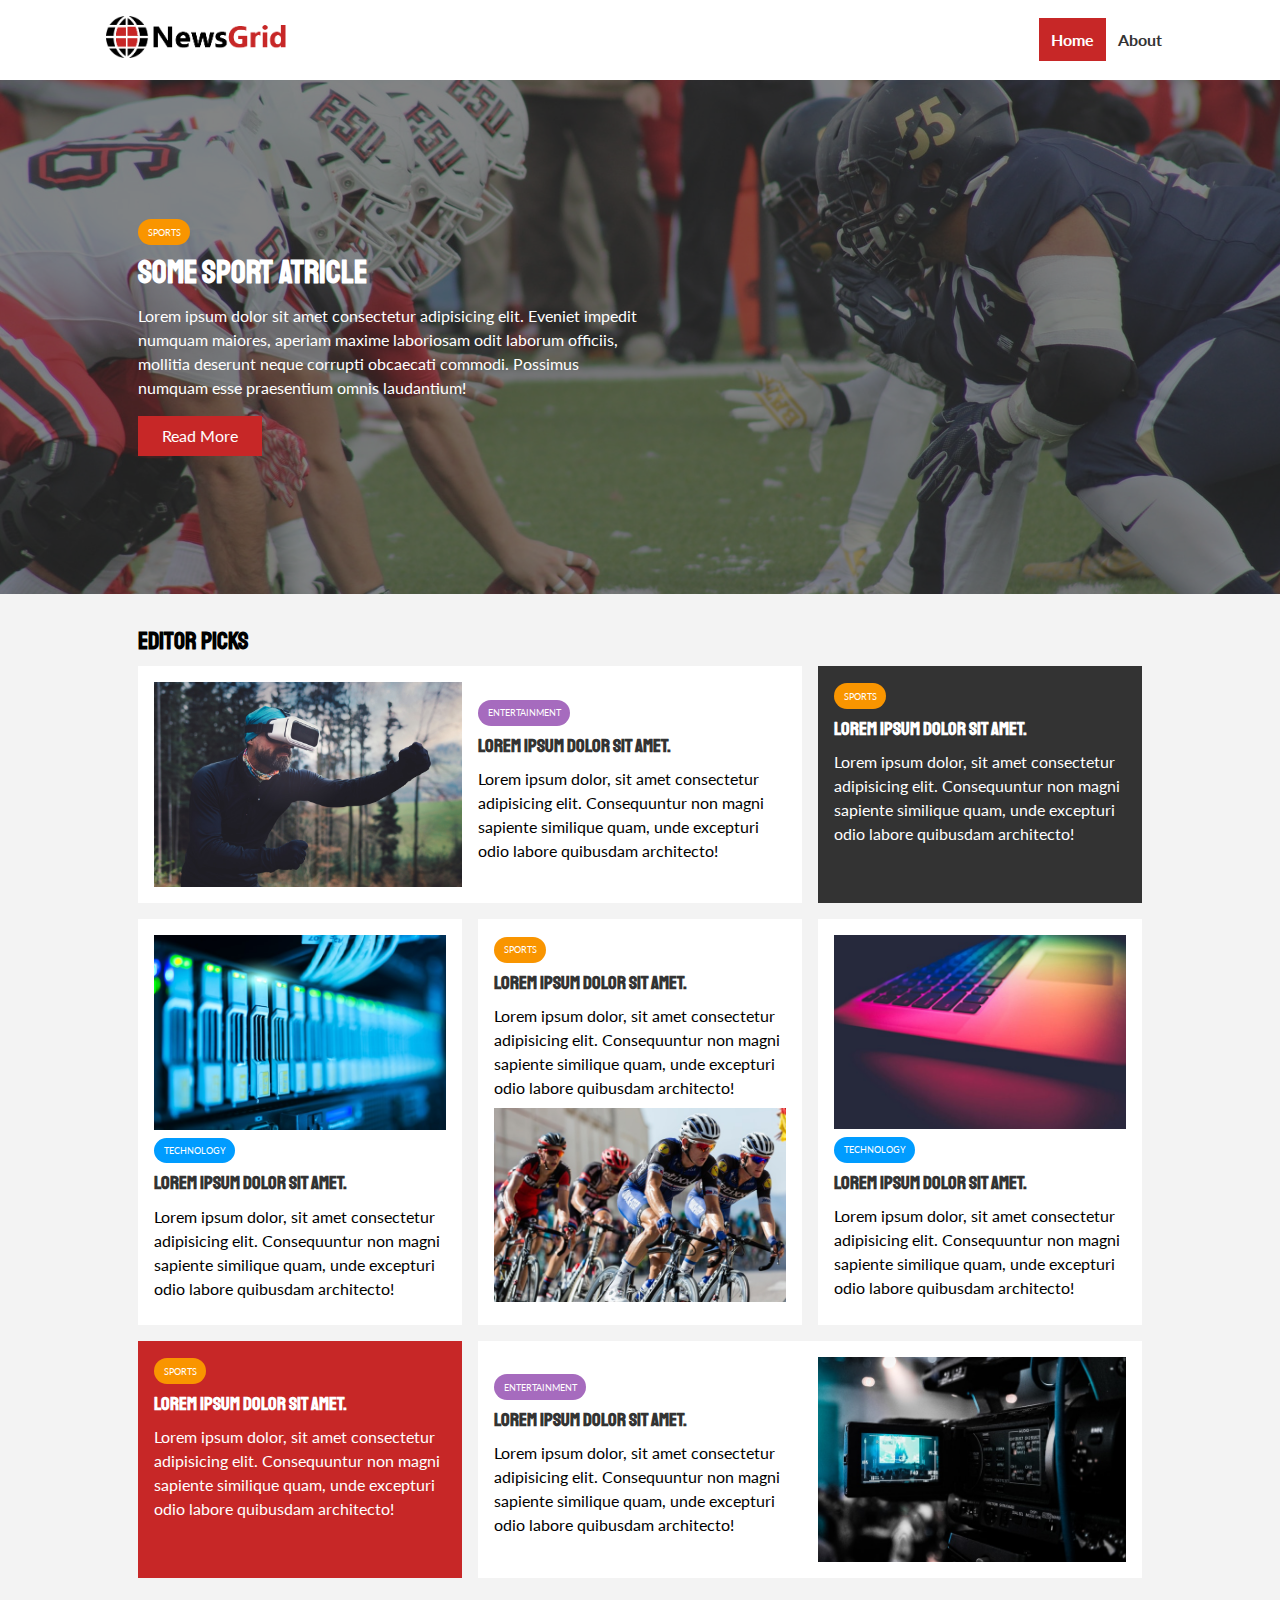
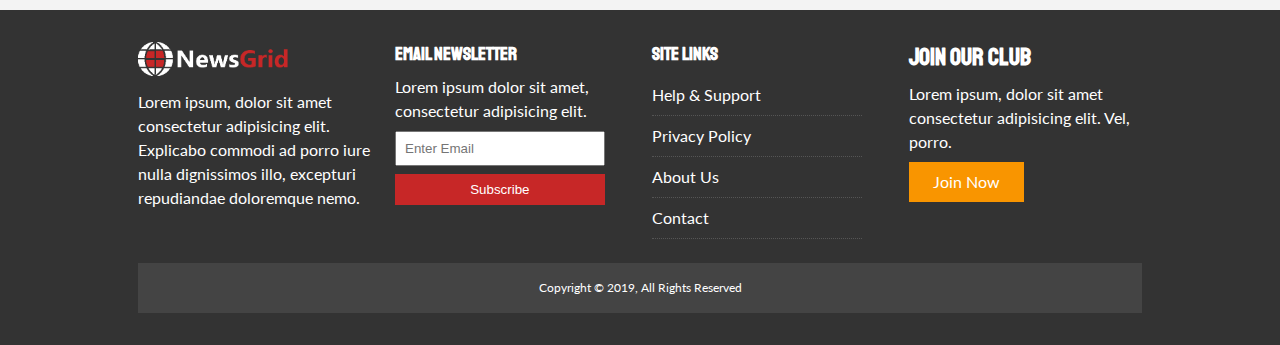
==== index.html @ f37a73bd "Initial Commit" ====
<!DOCTYPE html>
<html lang="en">
  <head>
    <meta charset="UTF-8" />
    <meta name="viewport" content="width=device-width, initial-scale=1.0" />
    <meta http-equiv="X-UA-Compatible" content="ie=edge" />
    <link
      rel="stylesheet"
      href="https://use.fontawesome.com/releases/v5.6.1/css/all.css"
      integrity="sha384-gfdkjb5BdAXd+lj+gudLWI+BXq4IuLW5IT+brZEZsLFm++aCMlF1V92rMkPaX4PP"
      crossorigin="anonymous"
    />
    <link
      href="https://fonts.googleapis.com/css?family=Lato|Staatliches&display=swap"
      rel="stylesheet"
    />
    <link rel="stylesheet" href="css/style.css" />
    <link
      rel="stylesheet"
      media="screen and (max-width: 768px)"
      href="css/mobile.css"
    />
    <link rel="shortcut icon" type="image/x-icon" href="favicon.ico" />
    <title>NewsGrid | Latest News</title>
  </head>
  <body>
    <nav id="main-navbar">
      <div class="container">
        <a href="index.html"
          ><img src="img/logo.png" alt="NewsGrid" class="logo"
        /></a>
        <div class="social">
          <a
            href="http://facebook.com"
            target="_blank"
            rel="noopener noreferrer"
            ><i class="fab fa-facebook fa-2x"></i
          ></a>
          <a href="http://twitter.com" target="_blank" rel="noopener noreferrer"
            ><i class="fab fa-twitter fa-2x"></i
          ></a>
          <a
            href="http://instagram.com"
            target="_blank"
            rel="noopener noreferrer"
            ><i class="fab fa-instagram fa-2x"></i
          ></a>
          <a href="http://youtube.com" target="_blank" rel="noopener noreferrer"
            ><i class="fab fa-youtube fa-2x"></i
          ></a>
        </div>
        <ul>
          <li><a href="index.html" class="current">Home</a></li>
          <li><a href="about.html">About</a></li>
        </ul>
      </div>
    </nav>

    <!-- ShowCase -->
    <header id="showcase">
      <div class="container">
        <div class="showcase-container">
          <div class="showcase-content">
            <div class="category category-sports">
              Sports
            </div>
            <h1>Some Sport Atricle</h1>
            <p>
              Lorem ipsum dolor sit amet consectetur adipisicing elit. Eveniet
              impedit numquam maiores, aperiam maxime laboriosam odit laborum
              officiis, mollitia deserunt neque corrupti obcaecati commodi.
              Possimus numquam esse praesentium omnis laudantium!
            </p>
            <a href="article.html" class="btn btn-primary">Read More</a>
          </div>
        </div>
      </div>
    </header>

    <!-- Home Articles -->
    <section id="home-articles" class="py-2">
      <div class="container">
        <h2>Editor Picks</h2>
        <div class="article-container">
          <!-- 1 -->
          <article class="card">
            <img src="img/articles/ent1.jpg" alt="Entertainment" />
            <div>
              <div class="category category-ent">Entertainment</div>
              <h3>
                <a href="article.html">Lorem ipsum dolor sit amet.</a>
              </h3>
              <p>
                Lorem ipsum dolor, sit amet consectetur adipisicing elit.
                Consequuntur non magni sapiente similique quam, unde excepturi
                odio labore quibusdam architecto!
              </p>
            </div>
          </article>
          <!-- 2 -->
          <article class="card bg-dark">
            <div class="category category-sports">Sports</div>
            <h3>
              <a href="article.html">Lorem ipsum dolor sit amet.</a>
            </h3>
            <p>
              Lorem ipsum dolor, sit amet consectetur adipisicing elit.
              Consequuntur non magni sapiente similique quam, unde excepturi
              odio labore quibusdam architecto!
            </p>
          </article>
          <!-- 3 -->
          <article class="card">
            <img src="img/articles/tech1.jpg" alt="Technology" />
            <div class="category category-tech">Technology</div>
            <h3>
              <a href="article.html">Lorem ipsum dolor sit amet.</a>
            </h3>
            <p>
              Lorem ipsum dolor, sit amet consectetur adipisicing elit.
              Consequuntur non magni sapiente similique quam, unde excepturi
              odio labore quibusdam architecto!
            </p>
          </article>
          <!-- 4 -->
          <article class="card">
            <div class="category category-sports">Sports</div>
            <h3>
              <a href="article.html">Lorem ipsum dolor sit amet.</a>
            </h3>
            <p>
              Lorem ipsum dolor, sit amet consectetur adipisicing elit.
              Consequuntur non magni sapiente similique quam, unde excepturi
              odio labore quibusdam architecto!
            </p>
            <img src="img/articles/sports1.jpg" alt="Sports" />
          </article>
          <!-- 5 -->
          <article class="card">
            <img src="img/articles/tech2.jpg" alt="Technology" />
            <div class="category category-tech">Technology</div>
            <h3>
              <a href="article.html">Lorem ipsum dolor sit amet.</a>
            </h3>
            <p>
              Lorem ipsum dolor, sit amet consectetur adipisicing elit.
              Consequuntur non magni sapiente similique quam, unde excepturi
              odio labore quibusdam architecto!
            </p>
          </article>
          <!-- 6 -->
          <article class="card bg-primary">
            <div class="category category-sports">Sports</div>
            <h3>
              <a href="article.html">Lorem ipsum dolor sit amet.</a>
            </h3>
            <p>
              Lorem ipsum dolor, sit amet consectetur adipisicing elit.
              Consequuntur non magni sapiente similique quam, unde excepturi
              odio labore quibusdam architecto!
            </p>
          </article>
          <!-- 7 -->
          <article class="card">
            <div>
              <div class="category category-ent">Entertainment</div>
              <h3>
                <a href="article.html">Lorem ipsum dolor sit amet.</a>
              </h3>
              <p>
                Lorem ipsum dolor, sit amet consectetur adipisicing elit.
                Consequuntur non magni sapiente similique quam, unde excepturi
                odio labore quibusdam architecto!
              </p>
            </div>
            <img src="img/articles/ent2.jpg" alt="Entertainment" />
          </article>
        </div>
      </div>
    </section>

    <!-- Footer -->
    <footer id="main-footer" class="py-2">
      <div class="container">
        <div class="footer-container">
          <div>
            <img src="img/logo_light.png" alt="NewsGrid" />
            <p>
              Lorem ipsum, dolor sit amet consectetur adipisicing elit.
              Explicabo commodi ad porro iure nulla dignissimos illo, excepturi
              repudiandae doloremque nemo.
            </p>
          </div>
          <div>
            <h3>EMAIL NEWSLETTER</h3>
            <p>Lorem ipsum dolor sit amet, consectetur adipisicing elit.</p>
            <form>
              <input type="email" placeholder="Enter Email" />
              <input type="submit" value="Subscribe" class="btn btn-primary" />
            </form>
          </div>
          <div>
            <h3>Site Links</h3>
            <ul class="list">
              <li><a href="#">Help & Support</a></li>
              <li><a href="#">Privacy Policy</a></li>
              <li><a href="#">About Us</a></li>
              <li><a href="#">Contact</a></li>
            </ul>
          </div>

          <div>
            <h2>Join Our Club</h2>
            <p>
              Lorem ipsum, dolor sit amet consectetur adipisicing elit. Vel,
              porro.
            </p>
            <a href="#" class="btn btn-secondary">Join Now</a>
          </div>
          <div>
            <p>
              Copyright &copy; 2019, All Rights Reserved
            </p>
          </div>
        </div>
      </div>
    </footer>
  </body>
</html>
---- css/style.css ----
:root {
  --primary-color: #c72727;
  --secondary-color: #f99500;
  --light-color: #f3f3f3;
  --dark-color: #333;
  --max-width: 1100px;
}

.category {
  --sport-color: #f99500;
  --ent-color: #a66bbe;
  --tech-color: #009cff;
}

* {
  margin: 0;
  padding: 0;
  box-sizing: border-box;
}

body {
  font-family: "lato", sans-serif;
  line-height: 1.5;
  background: var(--light-color);
}

a {
  color: var(--dark-color);
  text-decoration: none;
}

ul {
  list-style: none;
}

img {
  width: 100%;
}

p {
  margin: 0.5rem 0;
}

h1,
h2,
h3,
h4,
h5,
h6 {
  font-family: "Staatliches", cursive;
  margin-bottom: 0.55rem;
  line-height: 1.3;
}

/* Utility */
.container {
  max-width: var(--max-width);
  margin: auto;
  padding: 0 3rem;
  overflow: hidden;
}

.category {
  display: inline-block;
  font-size: 0.55rem;
  color: #fff;
  text-transform: uppercase;
  padding: 0.4rem 0.6rem;
  border-radius: 15px;
  margin-bottom: 0.5rem;
}
.category-sports {
  background: var(--sport-color);
}
.category-ent {
  background: var(--ent-color);
}
.category-tech {
  background: var(--tech-color);
}

.btn {
  display: inline-block;
  border: none;
  padding: 0.5rem 1.5rem;
  background: var(--dark-color);
  color: #fff;
}
.btn-light {
  background: var(--light-color);
}
.btn-primary {
  background: var(--primary-color);
}
.btn-secondary {
  background: var(--secondary-color);
}
.btn:hover {
  opacity: 0.9;
}
.btn-block {
  display: block;
  width: 100%;
  text-align: center;
}

.card {
  background: #fff;
  padding: 1rem;
}

.bg-dark {
  background: var(--dark-color);
  color: #fff;
}
.bg-primary {
  background: var(--primary-color);
  color: #fff;
}
.bg-secondary {
  background: var(--secondary-color);
  color: #fff;
}

.py-1 {
  padding: 1.5rem 0;
}
.py-2 {
  padding: 2rem 0;
}
.py-3 {
  padding: 3rem 0;
}
.p-1 {
  padding: 1.5rem;
}
.p-2 {
  padding: 2rem;
}
.p-3 {
  padding: 3rem;
}

.bg-dark h1,
.bg-dark h2,
.bg-dark h3,
.bg-dark a,
.bg-primary h1,
.bg-primary h2,
.bg-primary h3,
.bg-primary a,
.bg-secondary h1,
.bg-secondary h2,
.bg-secondary h3,
.bg-secondary a {
  color: #fff;
}

.list li {
  padding: 0.5rem 0;
  border-bottom: #555 1px dotted;
  width: 90%;
}

.list li a:hover {
  color: var(--primary-color) !important;
}

.l-heading {
  font-size: 3rem;
}

/* Inner page grid container */
.page-container {
  display: grid;
  grid-template-columns: 5fr 2fr;
  margin: 2rem 0;
  grid-gap: 1.5rem;
}

.page-container > *:first-child {
  grid-row: 1 / span 3;
}

/* Navigation */
#main-navbar {
  background: #fff;
  position: sticky;
  top: 0;
  z-index: 2;
}

#main-navbar .container {
  display: grid;
  grid-template-columns: 6fr 3fr 2fr;
  padding: 1rem;
  align-items: center;
}

#main-navbar .logo {
  width: 180px;
}

#main-navbar ul {
  justify-self: end;
  display: flex;
}

#main-navbar ul li a {
  padding: 0.75rem;
  font-weight: bold;
}

#main-navbar ul li a.current {
  background: var(--primary-color);
  color: #fff;
}

#main-navbar ul li a:hover {
  background: var(--light-color);
  color: var(--dark-color);
}

#main-navbar .social {
  justify-self: center;
}

#main-navbar .social i {
  color: #777;
  margin-right: 0.5rem;
}

/* Showcase */
#showcase {
  background: #333;
  position: relative;
  padding: 2rem;
  color: #fff;
}

#showcase:before {
  content: "";
  background: url("../img/featured.jpg") no-repeat center center/cover;
  height: 100%;
  width: 100%;
  position: absolute;
  top: 0;
  left: 0;
  opacity: 0.4;
}

#showcase .showcase-container {
  display: grid;
  grid-template-columns: repeat(2, 1fr);
  height: 50vh;
  justify-content: center;
  align-items: center;
}

#showcase .showcase-content {
  z-index: 1;
}

#showcase .showcase-content p {
  margin-bottom: 1rem;
}

/* Home Articles */
#home-articles .article-container {
  display: grid;
  grid-template-columns: repeat(3, 1fr);
  grid-gap: 1rem;
}

#home-articles .article-container > *:first-child,
#home-articles .article-container > *:last-child {
  display: grid;
  grid-template-columns: repeat(2, 1fr);
  align-items: center;
  grid-column: 1 / span 2;
  grid-gap: 1rem;
}

#home-articles .article-container > *:last-child {
  grid-column: 2 / span 2;
}

#article .meta {
  display: flex;
  justify-content: space-between;
  align-items: center;
  background: #eee;
  padding: 0.5rem;
}

#article .meta .category {
  margin-top: 0.4rem;
}
/* Footer */

#main-footer {
  background: var(--dark-color);
  color: #fff;
}

#main-footer img {
  width: 150px;
}

#main-footer a {
  color: #fff;
}

#main-footer .footer-container {
  display: grid;
  grid-template-columns: repeat(4, 1fr);
  grid-gap: 1.5rem;
}

#main-footer .footer-container > *:last-child {
  background: #444;
  grid-column: 1 / span 4;
  padding: 0.5rem;
  text-align: center;
  font-size: 0.75rem;
}

#main-footer .footer-container input[type="email"] {
  width: 90%;
  padding: 0.5rem;
  margin-bottom: 0.5rem;
}

#main-footer .footer-container input[type="submit"] {
  width: 90%;
}
---- css/mobile.css ----
/* Navigation */
#main-navbar .social {
  display: none;
}

#main-navbar .container {
  grid-template-columns: 1fr;
  grid-gap: 1.2rem;
  justify-items: center;
}

#main-navbar ul {
  justify-self: center;
}

#main-navbar ul li a {
  padding: 0.5rem;
}

/* Home Articles */

#home-articles .article-container {
  grid-template-columns: repeat(2, 1fr);
}

#home-articles .article-container > *:first-child,
#home-articles .article-container > *:last-child {
  grid-template-columns: 1fr;
  grid-column: 1;
}

@media (max-width: 600px) {
  /* Stack Grid Items */
  #showcase .showcase-container,
  #home-articles .article-container,
  #main-footer .footer-container {
    grid-template-columns: 1fr;
  }
  #main-footer .footer-container > *:last-child {
    grid-column: 1;
  }
  #main-footer .footer-container > *:first-child,
  #main-footer .footer-container > *:nth-child(2) {
    border-bottom: 1px #444 dotted;
    padding-bottom: 1rem;
  }
  .page-container {
    grid-template-columns: 1fr;
    text-align: center;
  }
  .page-container > *:first-child {
    grid-row: 1;
  }
  .l-heading {
    font-size: 2rem;
  }
}
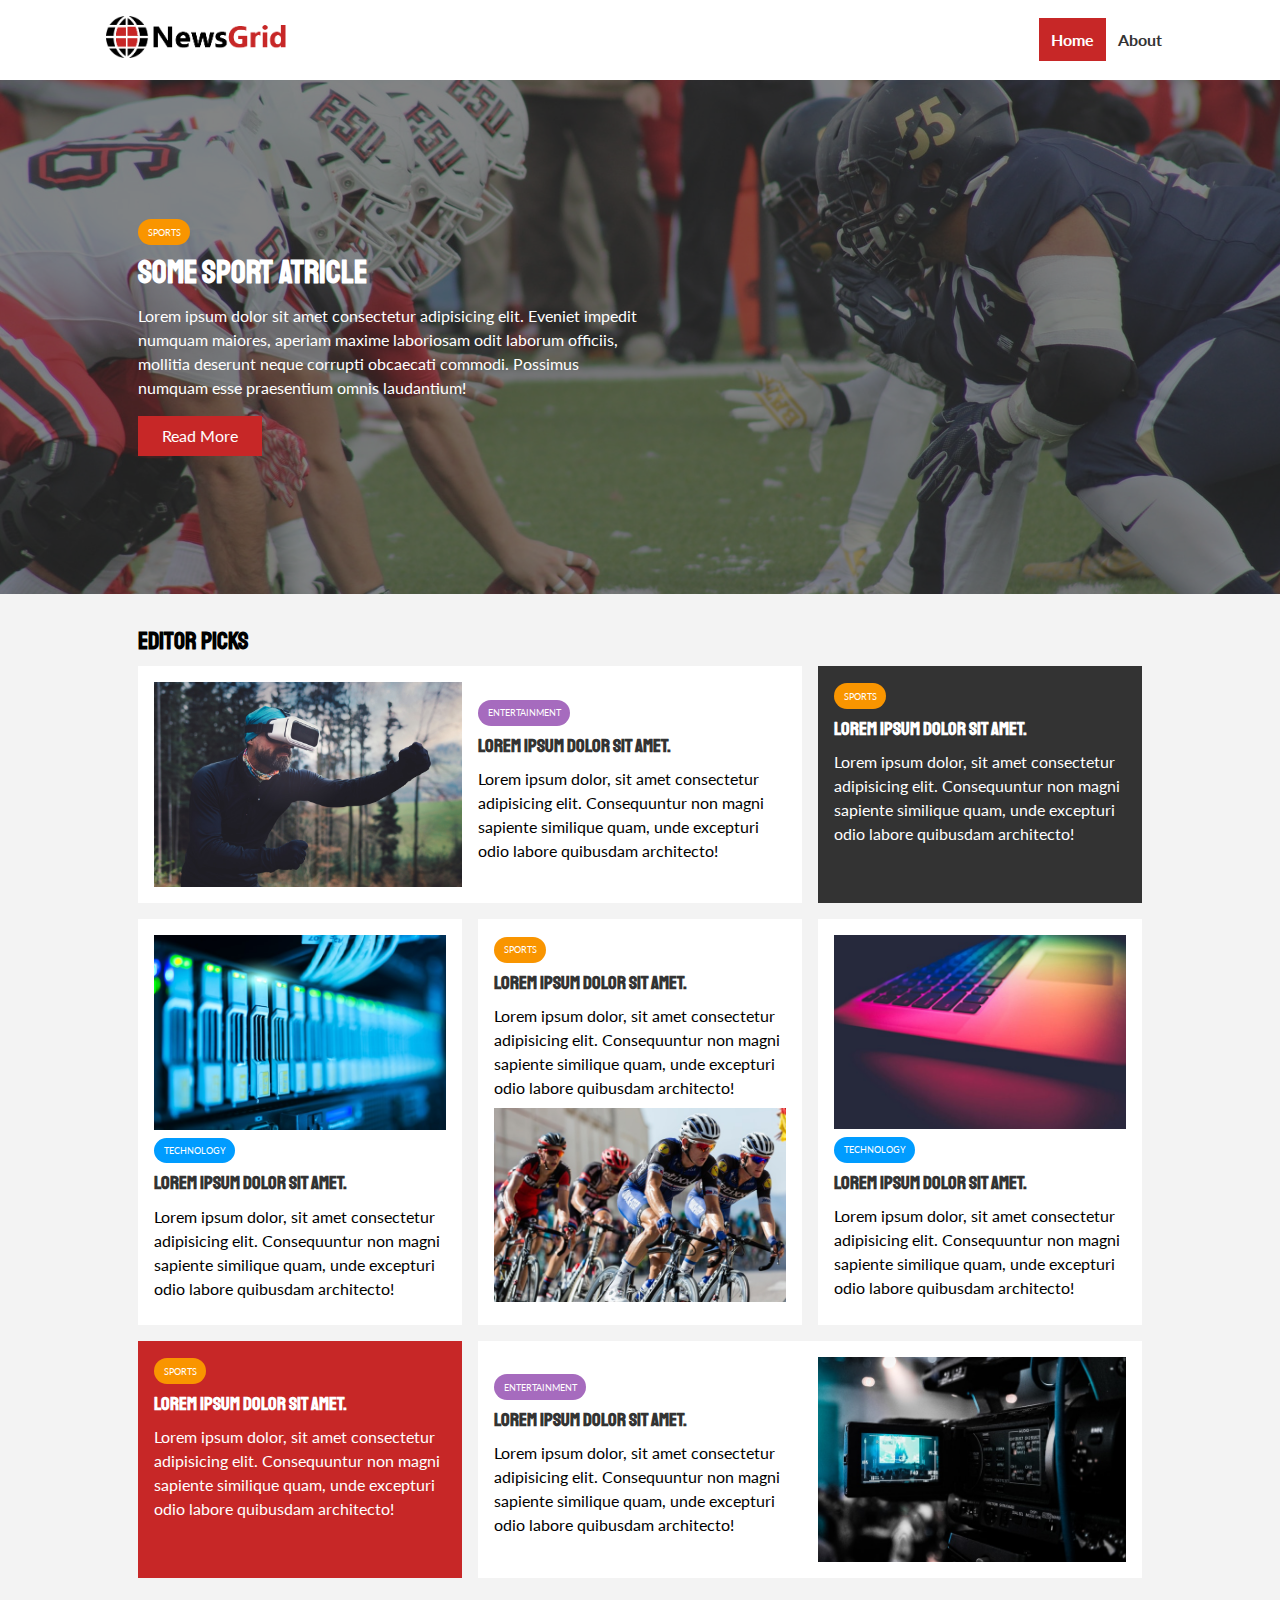
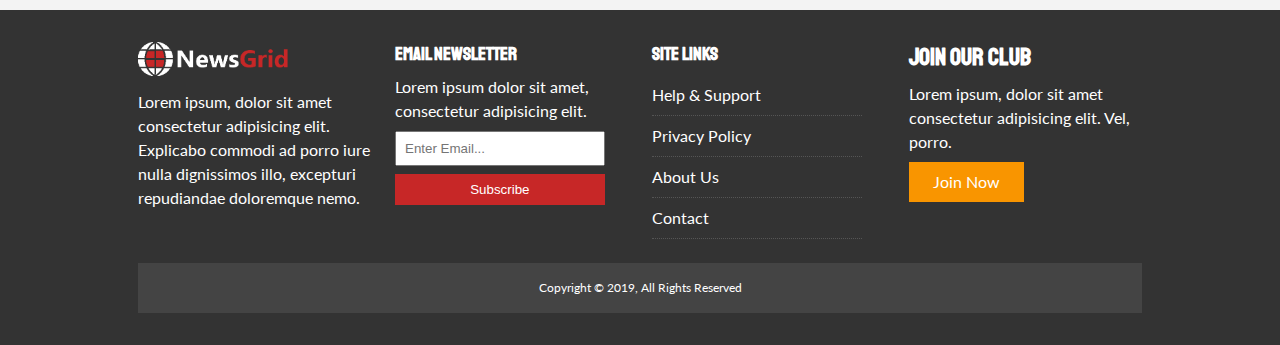
==== commit 0858b1dd: "Updated form" ====
--- a/index.html
+++ b/index.html
@@ -194,8 +194,8 @@
           <div>
             <h3>EMAIL NEWSLETTER</h3>
             <p>Lorem ipsum dolor sit amet, consectetur adipisicing elit.</p>
-            <form>
-              <input type="email" placeholder="Enter Email" />
+            <form name="contact" method="POST" data-netlify="true">
+              <input type="email" placeholder="Enter Email..." name="email" />
               <input type="submit" value="Subscribe" class="btn btn-primary" />
             </form>
           </div>
